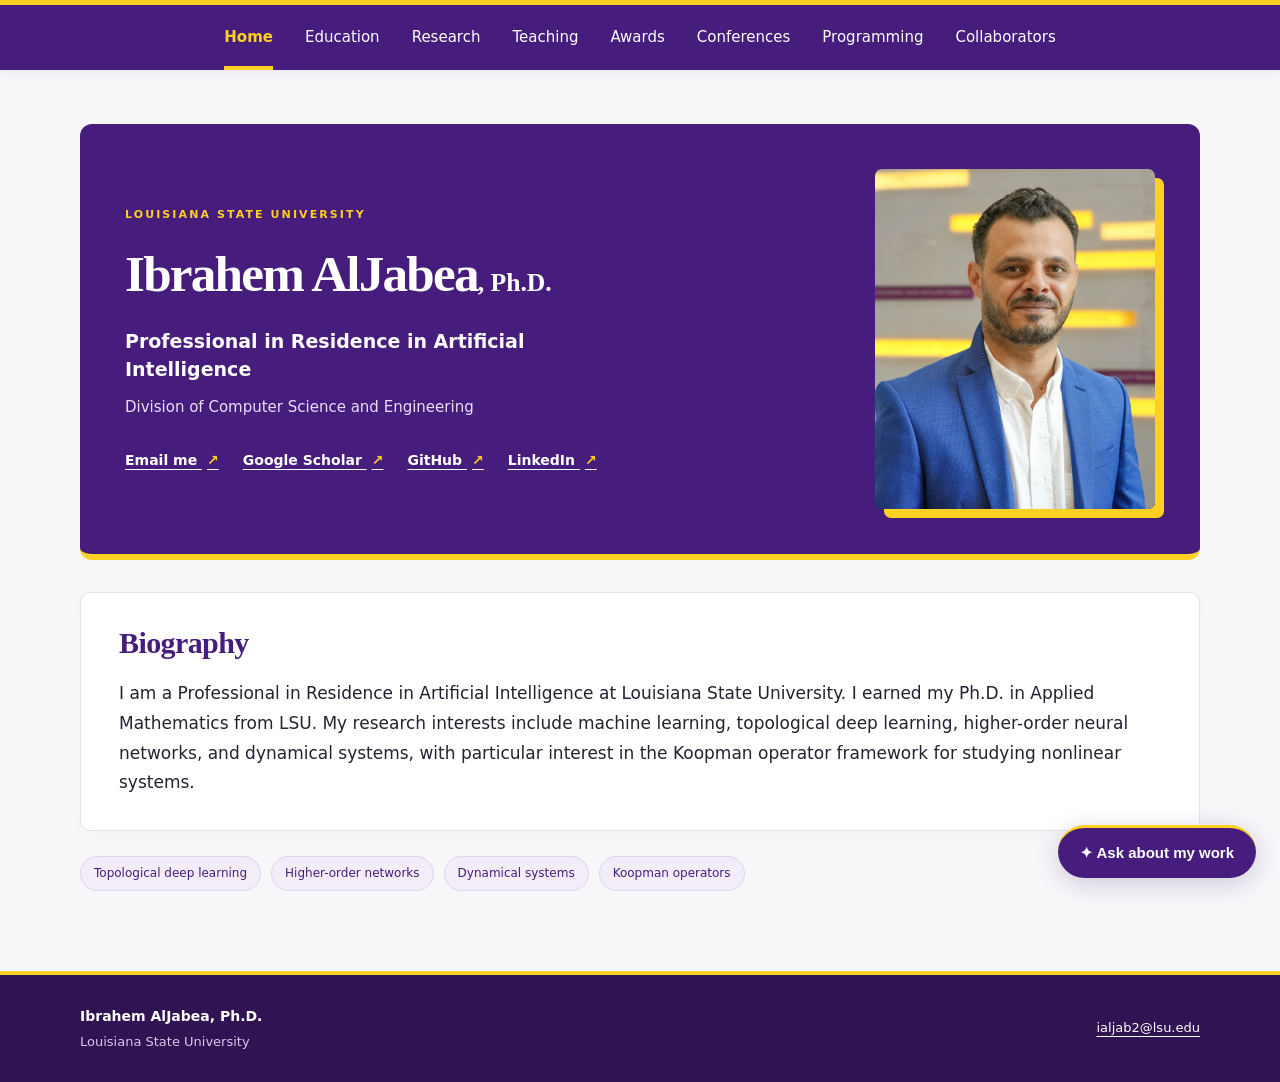
==== docs/index.html @ 42df1d9d "Add files via upload" ====
<!doctype html>
<html lang="en"><head><meta charset="utf-8"><meta name="viewport" content="width=device-width,initial-scale=1">
<meta name="description" content="Home — Ibrahem AlJabea, Louisiana State University. Artificial intelligence, topological deep learning and dynamical systems.">
<title>Home | Ibrahem AlJabea</title><link rel="stylesheet" href="style.css?v=lsu-20260920"><link rel="stylesheet" href="chat.css"></head>
<body><a class="skip" href="#main">Skip to content</a>
<header class="site-header"><nav aria-label="Main navigation"><a href="index.html" aria-current="page">Home</a><a href="education.html">Education</a><a href="research.html">Research</a><a href="projects.html">Teaching</a><a href="experience.html">Awards</a><a href="conferences.html">Conferences</a><a href="open-source.html">Programming</a><a href="collaborators.html">Collaborators</a></nav></header>
<main id="main"><section class="home-hero"><div><p class="eyebrow">Louisiana State University</p><h1>Ibrahem AlJabea<span class="degree">, Ph.D.</span></h1><p class="role">Professional in Residence in Artificial Intelligence</p><p class="division">Division of Computer Science and Engineering</p><div class="hero-links"><a href="mailto:ialjab2@lsu.edu">Email me <span aria-hidden="true">↗</span></a><a href="https://scholar.google.com/citations?user=qjryeWoAAAAJ&amp;hl=en">Google Scholar <span aria-hidden="true">↗</span></a><a href="https://github.com/IJabea">GitHub <span aria-hidden="true">↗</span></a><a href="https://www.linkedin.com/in/ibrahem-aljabea-bb750570/">LinkedIn <span aria-hidden="true">↗</span></a></div></div><img class="portrait" src="profile.webp" alt="Ibrahem AlJabea" fetchpriority="high"></section><article class="card biography">
      <h2>Biography</h2>
      <p>
        I am a Professional in Residence in Artificial Intelligence at
        Louisiana State University. I earned my Ph.D. in Applied Mathematics
        from LSU. My research interests include machine learning, topological
        deep learning, higher-order neural networks, and dynamical systems,
        with particular interest in the Koopman operator framework for
        studying nonlinear systems.
      </p>
    </article><div class="interest-strip"><span>Topological deep learning</span><span>Higher-order networks</span><span>Dynamical systems</span><span>Koopman operators</span></div></main>
<footer><div><strong>Ibrahem AlJabea, Ph.D.</strong><span>Louisiana State University</span></div><a href="mailto:ialjab2@lsu.edu">ialjab2@lsu.edu</a></footer>
<script src="chat-config.js" defer></script><script src="chat-data.js" defer></script><script src="chat.js" defer></script></body></html>
---- docs/style.css ----
:root{--purple:#461d7c;--purple-dark:#301353;--gold:#fdd023;--ink:#252132;--muted:#655e70;--line:#e6e1ec;--paper:#f7f6f9;--white:#fff;--serif:Georgia,'Times New Roman',serif;--sans:system-ui,-apple-system,BlinkMacSystemFont,'Segoe UI',sans-serif}
*{box-sizing:border-box}html{scroll-behavior:smooth}body{margin:0;background:var(--paper);color:var(--ink);font:16px/1.75 var(--sans);-webkit-font-smoothing:antialiased}a{color:var(--purple);text-decoration-thickness:1px;text-underline-offset:4px;overflow-wrap:anywhere}a:hover{text-decoration-thickness:2px;color:var(--purple-dark)}a:focus-visible{outline:3px solid #be9600;outline-offset:5px;border-radius:2px}img{max-width:100%;display:block}p{margin:0 0 16px}p:last-child{margin-bottom:0}ul,ol{padding-left:23px;margin:12px 0 18px}li{margin-bottom:8px}li:last-child{margin-bottom:0}li p{margin-bottom:6px}h1,h2,h3{line-height:1.25;margin-top:0;overflow-wrap:break-word}h1{font:700 clamp(38px,4.5vw,58px)/1.1 var(--serif);letter-spacing:-.035em;color:var(--purple);margin-bottom:20px}h2{font-size:23px;font-weight:750;letter-spacing:-.02em;color:var(--purple);margin-bottom:18px}strong{font-weight:750}.site-header{background:var(--purple);border-top:5px solid var(--gold);box-shadow:0 2px 10px #30135310}.site-header nav{max-width:1180px;margin:auto;display:flex;align-items:center;justify-content:center;gap:32px;padding:0 24px;flex-wrap:wrap}.site-header nav a{color:white;text-decoration:none;padding:22px 0 18px;font-size:15px;line-height:1.4;border-bottom:4px solid transparent;white-space:nowrap}.site-header nav a:hover{color:var(--gold)}.site-header nav a[aria-current=page]{border-color:var(--gold);color:var(--gold);font-weight:700}.skip{position:absolute;top:0;left:-9999px;z-index:100}.skip:focus{left:16px;background:var(--gold);padding:12px 18px}main{max-width:1180px;margin:0 auto;padding:54px 30px 80px;min-height:75vh}.page-heading{max-width:860px;margin-bottom:36px}.eyebrow{font-size:11px;text-transform:uppercase;letter-spacing:.19em;font-weight:750;color:var(--purple);margin-bottom:13px}.page-summary{font-size:18px;line-height:1.6;color:var(--muted);max-width:760px}.page-heading h1::after{content:'';display:block;height:4px;width:56px;background:var(--gold);margin-top:21px}.card{background:var(--white);border:1px solid var(--line);border-radius:10px;padding:30px 34px;margin-bottom:25px;box-shadow:0 5px 20px #25123804}.card:last-child{margin-bottom:0}.intro-text{max-width:990px;font-size:17px;line-height:1.85;margin-bottom:25px}.section-title{font:700 31px/1.2 var(--serif);margin:46px 0 24px;color:var(--purple)}.document-link{margin-bottom:30px}.document-link a,.document-links a,.text-link{font-weight:650;font-size:14px}.document-links{display:flex;gap:26px;flex-wrap:wrap;margin:24px 0}.card-top{display:flex;align-items:baseline;justify-content:space-between;gap:20px}.card-top h2{margin-bottom:9px}.date{font-size:13px;line-height:1.5;font-weight:750;color:var(--purple);white-space:nowrap;background:#f3edf9;padding:5px 12px;border-radius:4px;display:inline-block}.institution{color:var(--muted);font-size:15px;margin-bottom:21px}.details{border-top:1px solid var(--line);padding-top:21px}.details:empty{display:none}.details p{margin-bottom:13px}.education-card{border-left:4px solid var(--gold)}.visual-card{display:grid;grid-template-columns:minmax(0,320px) minmax(0,1fr);gap:30px;padding:30px;align-items:start}.visual-card figure{margin:0;min-width:0;background:white;border:1px solid #efebf3;border-radius:6px;overflow:hidden;align-self:start}.visual-card figure a{display:block}.visual-card figure img{width:100%;height:auto;max-height:300px;object-fit:contain;padding:14px}.card-copy{min-width:0}.card-copy h2{font-size:23px;font-weight:800;margin-bottom:18px}.card-copy p,.card-copy li{font-size:15px;line-height:1.8}.research-card figure{margin-top:5px}.research-card{border-top:3px solid var(--purple)}.award-card{align-items:center}.award-card figure img{padding:0;max-height:340px;object-fit:contain}.award-card{border-left:4px solid var(--gold)}.software-card figure img{min-height:150px;max-height:220px}.project-subtitle{font-weight:650;color:var(--muted);font-size:13px!important;line-height:1.5!important;margin-top:-9px}.skills-card{align-items:center}.skills-card ul{margin-top:0}.section-intro>p{max-width:880px}.section-intro{margin-bottom:28px}.job-heading{display:flex;align-items:baseline;gap:20px}.job-heading h2{font-size:21px;margin:0}.teaching-card .institution{margin-top:10px;margin-bottom:0}.responsibilities{border-top:1px solid var(--line);padding-top:18px;margin-top:18px}.responsibilities ul{margin-top:0;margin-bottom:0}.teaching-card{border-left:4px solid var(--purple)}blockquote{margin:26px 0;border-left:4px solid var(--gold);padding:8px 0 8px 24px;font:italic 22px/1.6 var(--serif);color:var(--purple)}blockquote cite{display:block;font:500 12px/1.8 var(--sans);color:var(--muted);margin-top:5px}.conference-logos{display:grid;grid-template-columns:repeat(5,minmax(0,1fr));align-items:center;gap:26px;background:white;border:1px solid var(--line);padding:28px;border-radius:10px;margin:0 0 32px}.conference-logos img{width:100%;height:90px;object-fit:contain}.conference-card h2{font-size:20px}.conference-card{border-left:4px solid var(--gold)}.home-hero{display:grid;grid-template-columns:minmax(0,1fr) 280px;gap:45px;align-items:center;background:var(--purple);border-radius:12px;border-bottom:6px solid var(--gold);padding:45px;margin-bottom:32px;color:white;position:relative}.home-hero .eyebrow{color:var(--gold)}.home-hero h1{color:white;font-size:clamp(36px,4vw,53px);line-height:1.14;margin:20px 0 24px}.home-hero .degree{font-size:.5em;white-space:nowrap;letter-spacing:0}.role{font-size:19px;font-weight:600;line-height:1.5;max-width:480px;margin-bottom:10px}.division{font-size:15px;color:#e9dfF6;max-width:450px}.portrait{width:280px;height:340px;object-fit:cover;object-position:center 25%;border-radius:7px;box-shadow:9px 9px 0 #fdd023}.hero-links{display:flex;flex-wrap:wrap;gap:24px;margin-top:28px}.hero-links a{color:white;font-size:14px;font-weight:650}.hero-links a:hover{color:var(--gold)}.hero-links span{color:var(--gold);margin-left:5px}.biography h2{font:700 30px/1.2 var(--serif)}.biography{font-size:17px;padding:32px 38px}.interest-strip{display:flex;gap:10px;flex-wrap:wrap;margin-top:25px}.interest-strip span{font-size:12px;color:var(--purple);padding:6px 13px;border:1px solid #dfd3ed;border-radius:30px;background:#f2edf8}footer{background:var(--purple-dark);border-top:4px solid var(--gold);color:white;padding:29px max(30px,calc((100vw - 1120px)/2));display:flex;justify-content:space-between;gap:20px;align-items:center;font-size:13px}footer strong{display:block;font-size:14px}footer span{display:block;color:#d8c8eb;margin-top:2px}footer a{color:white}
@media(min-width:1000px){.research-card figure{position:sticky;top:25px}}
@media(max-width:900px){.site-header nav{gap:23px}.home-hero{grid-template-columns:minmax(0,1fr) 230px;padding:30px;gap:30px}.portrait{width:230px;height:310px}.visual-card{grid-template-columns:minmax(0,260px) minmax(0,1fr);gap:24px;padding:24px}.card-copy h2{font-size:21px}.job-heading{gap:14px}.job-heading h2{font-size:19px}}
@media(max-width:700px){.site-header nav{gap:0 23px;padding:8px 16px}.site-header nav a{font-size:13px;padding:10px 0 8px}main{padding:32px 18px 50px}.page-heading{margin-bottom:28px}.page-summary{font-size:16px}.card{padding:23px}.card-top{flex-direction:column;gap:4px}.card-top .date{margin-bottom:12px}.card-top h2{font-size:21px}.institution{font-size:14px}.visual-card{display:flex;flex-direction:column;gap:22px}.visual-card figure{width:100%;margin:0}.visual-card figure img{max-height:245px;min-height:0;padding:12px}.award-card figure img{padding:0;max-height:330px}.card-copy h2{font-size:22px}.home-hero{display:flex;flex-direction:column-reverse;align-items:stretch;gap:32px;padding:28px 25px}.portrait{align-self:center;width:200px;height:265px}.home-hero h1{font-size:37px}.home-hero .role{font-size:17px}.biography{font-size:16px}.job-heading{flex-wrap:wrap;gap:12px}.job-heading h2{font-size:20px}.conference-logos{grid-template-columns:repeat(3,minmax(0,1fr));gap:20px;padding:20px}.conference-logos img{height:65px}.section-title{font-size:28px}.intro-text{font-size:16px}footer{flex-direction:column;align-items:flex-start;padding:26px 22px}.skills-card li{font-size:14px}.interest-strip{gap:8px}}
@media(prefers-reduced-motion:reduce){html{scroll-behavior:auto}}
---- docs/chat.css ----
#academic-chat{font-family:Arial,Helvetica,sans-serif;position:fixed;right:24px;bottom:22px;z-index:1000;color:#292333;font-size:15px;line-height:1.5}#academic-chat *{box-sizing:border-box}#academic-chat button{font:inherit;cursor:pointer}#academic-chat button:focus-visible,#academic-chat a:focus-visible,#academic-chat input:focus-visible{outline:3px solid #bd8a00;outline-offset:3px}#academic-chat .chat-launch{border:0;border-top:3px solid #fdd023;border-radius:30px;padding:14px 22px;background:#461d7c;color:white;box-shadow:0 5px 25px #30135333;font-weight:bold}#chat-panel{position:absolute;right:0;bottom:70px;width:380px;max-height:calc(100dvh - 120px);background:white;border:1px solid #e1d8eb;border-radius:18px;box-shadow:0 15px 60px #1f103940;overflow:auto}#chat-panel[hidden]{display:none}.chat-heading{display:flex;align-items:center;justify-content:space-between;padding:17px 20px;background:#461d7c;color:white;border-top:4px solid #fdd023}.chat-heading small{display:block;font-size:12px;color:#fdd023}.chat-close{color:white;background:transparent;border:0;font-size:28px!important;min-width:40px}.chat-log{height:260px;overflow-y:auto;padding:16px;background:#f8f6fb}.chat-message{border:1px solid #e7e0ee;border-radius:12px;padding:10px 13px;margin:0 15px 12px 0;background:white;overflow-wrap:anywhere}.chat-message p{margin:0;white-space:pre-wrap;font-size:14px}.chat-message a{display:block;margin-top:8px;color:#461d7c;font-weight:bold}.chat-message.visitor{margin-left:30px;margin-right:0;background:#461d7c;color:white}.chat-topics{display:flex;flex-wrap:wrap;gap:6px;padding:12px 16px 0}.chat-topics button{background:#f7f3fc;border:1px solid #ded1ed;border-radius:20px;padding:5px 10px;color:#461d7c;font-size:12px!important}.chat-form{padding:12px 16px 0}.chat-form label{display:block;font-size:12px;font-weight:bold;margin-bottom:5px}.chat-form>div{display:flex;gap:6px}.chat-form input{min-width:0;flex:1;border:1px solid #cabed8;border-radius:8px;padding:10px;font:inherit;font-size:14px}.chat-form button{background:#461d7c;color:white;border:0;border-radius:8px;padding:8px 12px}.chat-form button:disabled{opacity:.5}.chat-note{font-size:11px!important;color:#665e70;margin:9px 16px!important}.chat-email{display:block;padding:10px 16px 14px;color:#461d7c;font-size:13px;font-weight:bold;text-decoration:underline}@media(max-width:480px){#academic-chat{right:12px;bottom:12px}#chat-panel{width:calc(100vw - 24px);bottom:64px}.chat-log{height:220px}.chat-launch{padding:12px 18px!important}}
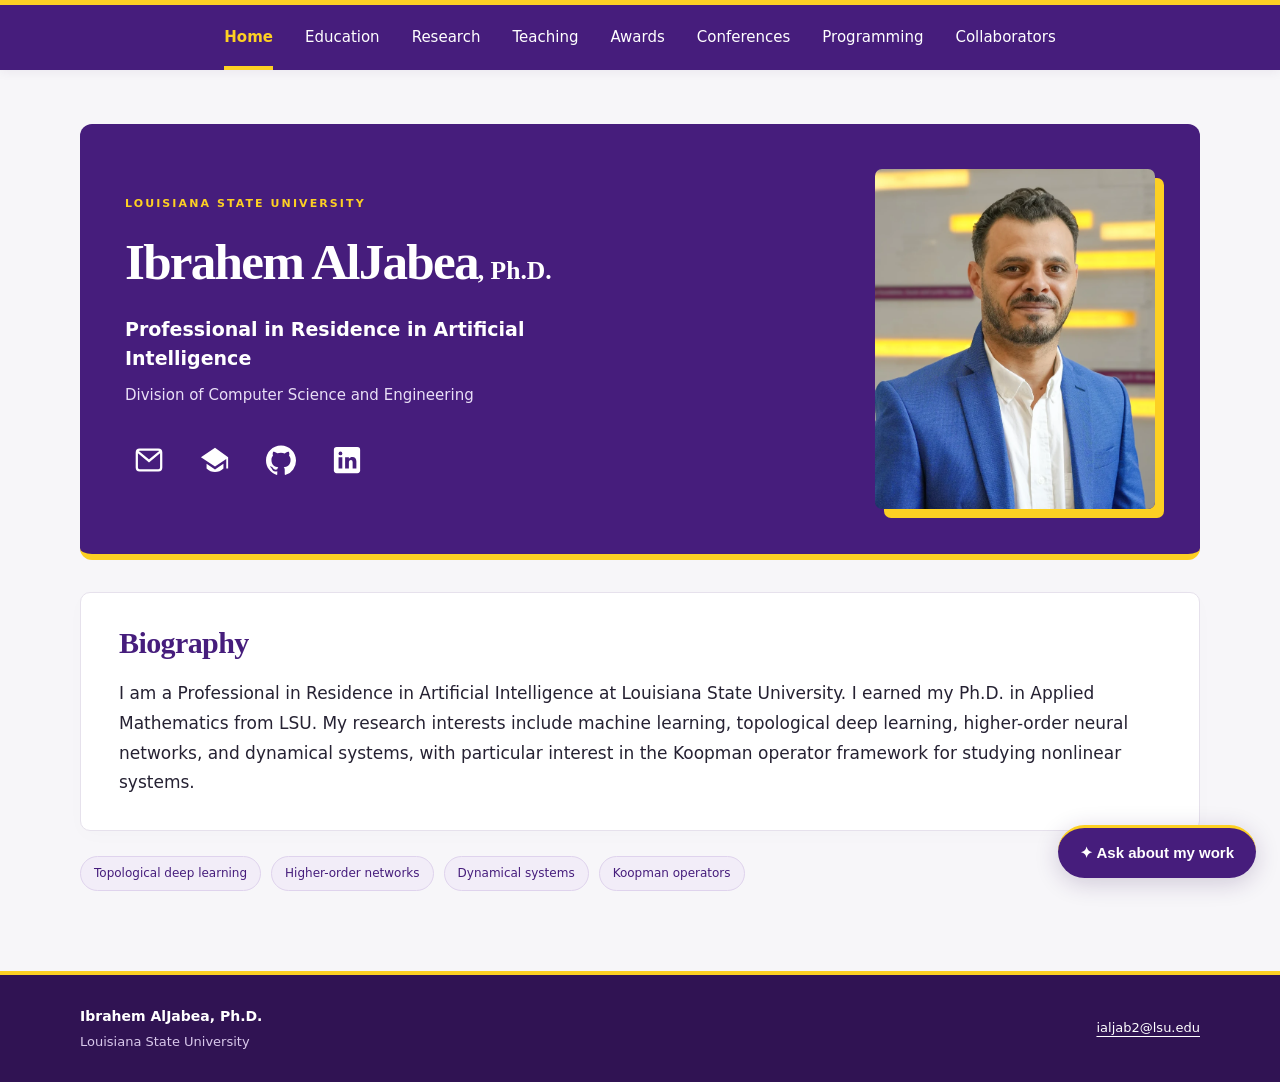
==== commit 2842e8bc: "Add files via upload" ====
--- a/docs/index.html
+++ b/docs/index.html
@@ -1,10 +1,17 @@
 <!doctype html>
 <html lang="en"><head><meta charset="utf-8"><meta name="viewport" content="width=device-width,initial-scale=1">
 <meta name="description" content="Home — Ibrahem AlJabea, Louisiana State University. Artificial intelligence, topological deep learning and dynamical systems.">
-<title>Home | Ibrahem AlJabea</title><link rel="stylesheet" href="style.css?v=lsu-20260920"><link rel="stylesheet" href="chat.css"></head>
+<title>Home | Ibrahem AlJabea</title><link rel="stylesheet" href="style.css?v=lsu-20260920"><link rel="stylesheet" href="chat.css"><style>
+.home-hero .social-icons{display:flex;flex-wrap:wrap;gap:18px;align-items:center}
+.home-hero .social-icons a{display:inline-flex;align-items:center;justify-content:center;width:48px;height:48px;padding:8px;color:#fff;border:0;border-radius:8px;text-decoration:none;background:transparent;box-sizing:border-box}
+.home-hero .social-icons a::after{content:none}
+.home-hero .social-icons svg{display:block;width:30px;height:30px;fill:currentColor}
+.home-hero .social-icons a:hover{color:#fdd023;background:rgba(255,255,255,.1)}
+.home-hero .social-icons a:focus-visible{outline:3px solid #fdd023;outline-offset:4px}
+</style></head>
 <body><a class="skip" href="#main">Skip to content</a>
 <header class="site-header"><nav aria-label="Main navigation"><a href="index.html" aria-current="page">Home</a><a href="education.html">Education</a><a href="research.html">Research</a><a href="projects.html">Teaching</a><a href="experience.html">Awards</a><a href="conferences.html">Conferences</a><a href="open-source.html">Programming</a><a href="collaborators.html">Collaborators</a></nav></header>
-<main id="main"><section class="home-hero"><div><p class="eyebrow">Louisiana State University</p><h1>Ibrahem AlJabea<span class="degree">, Ph.D.</span></h1><p class="role">Professional in Residence in Artificial Intelligence</p><p class="division">Division of Computer Science and Engineering</p><div class="hero-links"><a href="mailto:ialjab2@lsu.edu">Email me <span aria-hidden="true">↗</span></a><a href="https://scholar.google.com/citations?user=qjryeWoAAAAJ&amp;hl=en">Google Scholar <span aria-hidden="true">↗</span></a><a href="https://github.com/IJabea">GitHub <span aria-hidden="true">↗</span></a><a href="https://www.linkedin.com/in/ibrahem-aljabea-bb750570/">LinkedIn <span aria-hidden="true">↗</span></a></div></div><img class="portrait" src="profile.webp" alt="Ibrahem AlJabea" fetchpriority="high"></section><article class="card biography">
+<main id="main"><section class="home-hero"><div><p class="eyebrow">Louisiana State University</p><h1>Ibrahem AlJabea<span class="degree">, Ph.D.</span></h1><p class="role">Professional in Residence in Artificial Intelligence</p><p class="division">Division of Computer Science and Engineering</p><div class="hero-links social-icons"><a href="mailto:ialjab2@lsu.edu" aria-label="Email" title="Email"><svg viewBox="0 0 32 32" aria-hidden="true" focusable="false"><rect x="3" y="5" width="26" height="22" rx="3" fill="none" stroke="currentColor" stroke-width="2.4"/><path d="m4 7 12 10L28 7" fill="none" stroke="currentColor" stroke-width="2.4"/></svg></a><a href="https://scholar.google.com/citations?user=qjryeWoAAAAJ&amp;hl=en" aria-label="Google Scholar" title="Google Scholar"><svg viewBox="0 0 32 32" aria-hidden="true" focusable="false"><path d="M16 3 1 13l15 10 12-8v10h2V13L16 3Z"/><path d="M7 20v5c5 5 13 5 18 0v-5l-9 6Z"/></svg></a><a href="https://github.com/IJabea" aria-label="GitHub" title="GitHub"><svg viewBox="0 0 32 32" aria-hidden="true" focusable="false"><path transform="scale(1.3333)" d="M12 .5C5.37.5 0 5.87 0 12.5c0 5.3 3.44 9.8 8.2 11.39.6.11.82-.26.82-.58v-2.23c-3.34.73-4.04-1.42-4.04-1.42-.55-1.39-1.34-1.76-1.34-1.76-1.09-.75.08-.73.08-.73 1.21.09 1.85 1.24 1.85 1.24 1.07 1.84 2.81 1.31 3.5 1 .11-.78.42-1.31.76-1.61-2.67-.3-5.47-1.34-5.47-5.93 0-1.31.47-2.38 1.24-3.22-.12-.3-.54-1.52.12-3.18 0 0 1.01-.32 3.3 1.23A11.5 11.5 0 0 1 12 6.3c1.02 0 2.04.14 3 .41 2.29-1.55 3.3-1.23 3.3-1.23.66 1.66.24 2.88.12 3.18.77.84 1.24 1.91 1.24 3.22 0 4.6-2.8 5.63-5.48 5.93.43.37.81 1.1.81 2.22v3.28c0 .32.22.69.83.57A12 12 0 0 0 24 12.5C24 5.87 18.63.5 12 .5Z"/></svg></a><a href="https://www.linkedin.com/in/ibrahem-aljabea-bb750570/" aria-label="LinkedIn" title="LinkedIn"><svg viewBox="0 0 32 32" aria-hidden="true" focusable="false"><path d="M5 2h22a3 3 0 0 1 3 3v22a3 3 0 0 1-3 3H5a3 3 0 0 1-3-3V5a3 3 0 0 1 3-3Z"/><circle cx="9" cy="9" r="2" fill="#461d7c"/><path d="M7 13h4v12H7zm7 0h4v1.7c1-1.5 2.2-2 3.7-2 3 0 4.3 1.8 4.3 5V25h-4v-6.5c0-1.7-.5-2.6-1.8-2.6-1.5 0-2.2 1-2.2 2.6V25h-4Z" fill="#461d7c"/></svg></a></div></div><img class="portrait" src="profile.webp" alt="Ibrahem AlJabea" fetchpriority="high"></section><article class="card biography">
       <h2>Biography</h2>
       <p>
         I am a Professional in Residence in Artificial Intelligence at
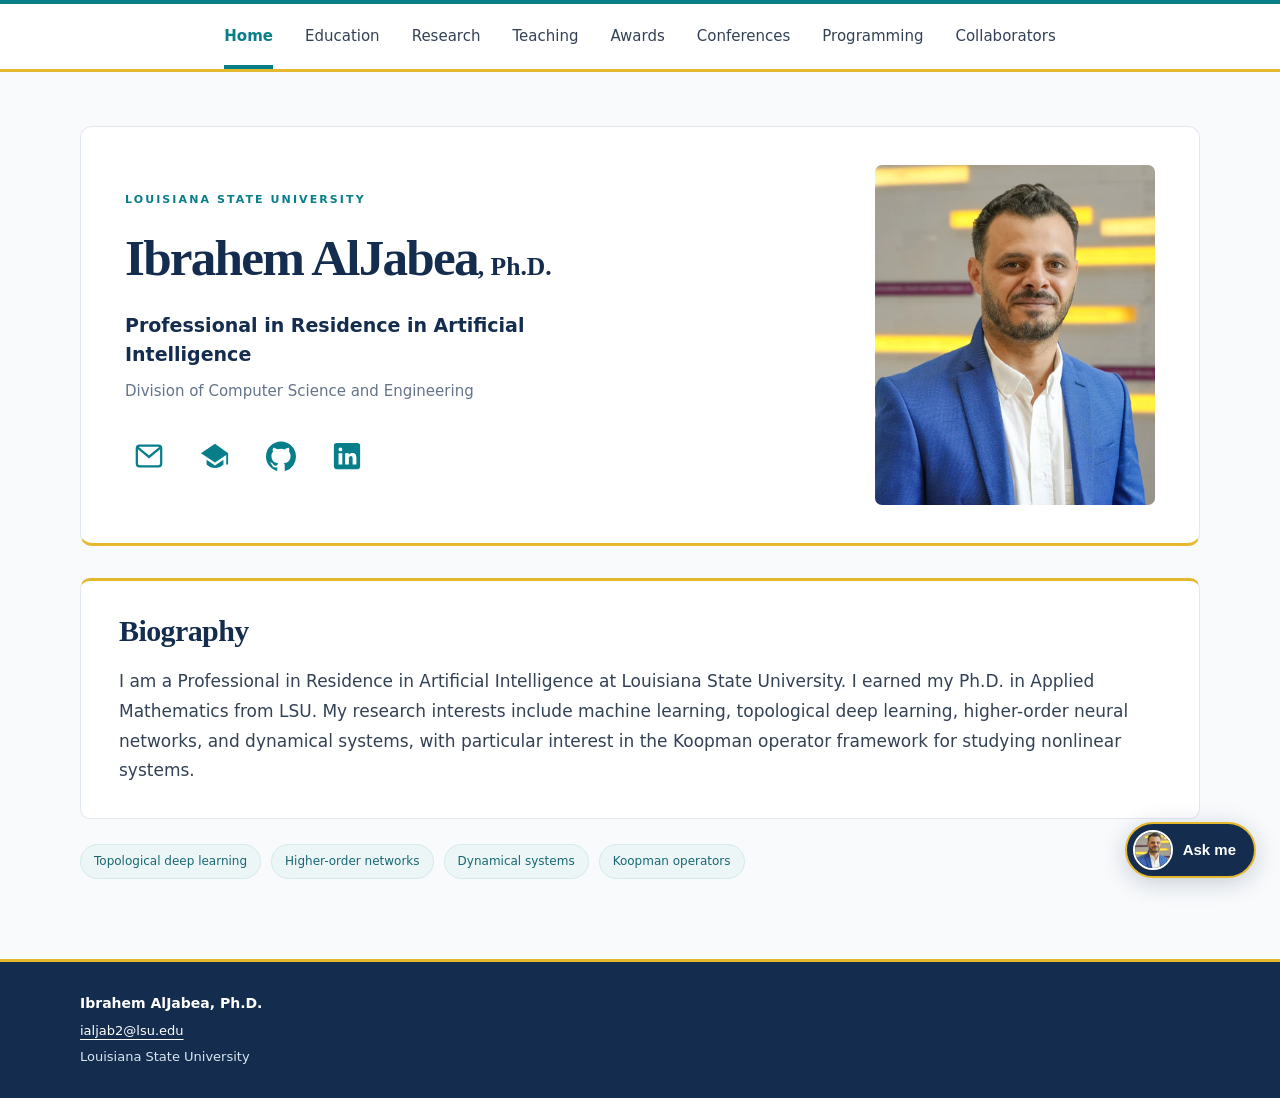
==== commit 0bf1e615: "Add files via upload" ====
--- a/docs/index.html
+++ b/docs/index.html
@@ -1,17 +1,17 @@
 <!doctype html>
 <html lang="en"><head><meta charset="utf-8"><meta name="viewport" content="width=device-width,initial-scale=1">
 <meta name="description" content="Home — Ibrahem AlJabea, Louisiana State University. Artificial intelligence, topological deep learning and dynamical systems.">
-<title>Home | Ibrahem AlJabea</title><link rel="stylesheet" href="style.css?v=lsu-20260920"><link rel="stylesheet" href="chat.css"><style>
+<title>Home | Ibrahem AlJabea</title><link rel="stylesheet" href="style.css?v=20260921-fix"><link rel="stylesheet" href="chat.css?v=20260921-fix"><style>
 .home-hero .social-icons{display:flex;flex-wrap:wrap;gap:18px;align-items:center}
-.home-hero .social-icons a{display:inline-flex;align-items:center;justify-content:center;width:48px;height:48px;padding:8px;color:#fff;border:0;border-radius:8px;text-decoration:none;background:transparent;box-sizing:border-box}
+.home-hero .social-icons a{display:inline-flex;align-items:center;justify-content:center;width:48px;height:48px;padding:8px;color:#087e8b;border:0;border-radius:8px;text-decoration:none;background:transparent;box-sizing:border-box}
 .home-hero .social-icons a::after{content:none}
 .home-hero .social-icons svg{display:block;width:30px;height:30px;fill:currentColor}
-.home-hero .social-icons a:hover{color:#fdd023;background:rgba(255,255,255,.1)}
+.home-hero .social-icons a:hover{color:#142d4e;background:#edf6f7}
 .home-hero .social-icons a:focus-visible{outline:3px solid #fdd023;outline-offset:4px}
 </style></head>
 <body><a class="skip" href="#main">Skip to content</a>
 <header class="site-header"><nav aria-label="Main navigation"><a href="index.html" aria-current="page">Home</a><a href="education.html">Education</a><a href="research.html">Research</a><a href="projects.html">Teaching</a><a href="experience.html">Awards</a><a href="conferences.html">Conferences</a><a href="open-source.html">Programming</a><a href="collaborators.html">Collaborators</a></nav></header>
-<main id="main"><section class="home-hero"><div><p class="eyebrow">Louisiana State University</p><h1>Ibrahem AlJabea<span class="degree">, Ph.D.</span></h1><p class="role">Professional in Residence in Artificial Intelligence</p><p class="division">Division of Computer Science and Engineering</p><div class="hero-links social-icons"><a href="mailto:ialjab2@lsu.edu" aria-label="Email" title="Email"><svg viewBox="0 0 32 32" aria-hidden="true" focusable="false"><rect x="3" y="5" width="26" height="22" rx="3" fill="none" stroke="currentColor" stroke-width="2.4"/><path d="m4 7 12 10L28 7" fill="none" stroke="currentColor" stroke-width="2.4"/></svg></a><a href="https://scholar.google.com/citations?user=qjryeWoAAAAJ&amp;hl=en" aria-label="Google Scholar" title="Google Scholar"><svg viewBox="0 0 32 32" aria-hidden="true" focusable="false"><path d="M16 3 1 13l15 10 12-8v10h2V13L16 3Z"/><path d="M7 20v5c5 5 13 5 18 0v-5l-9 6Z"/></svg></a><a href="https://github.com/IJabea" aria-label="GitHub" title="GitHub"><svg viewBox="0 0 32 32" aria-hidden="true" focusable="false"><path transform="scale(1.3333)" d="M12 .5C5.37.5 0 5.87 0 12.5c0 5.3 3.44 9.8 8.2 11.39.6.11.82-.26.82-.58v-2.23c-3.34.73-4.04-1.42-4.04-1.42-.55-1.39-1.34-1.76-1.34-1.76-1.09-.75.08-.73.08-.73 1.21.09 1.85 1.24 1.85 1.24 1.07 1.84 2.81 1.31 3.5 1 .11-.78.42-1.31.76-1.61-2.67-.3-5.47-1.34-5.47-5.93 0-1.31.47-2.38 1.24-3.22-.12-.3-.54-1.52.12-3.18 0 0 1.01-.32 3.3 1.23A11.5 11.5 0 0 1 12 6.3c1.02 0 2.04.14 3 .41 2.29-1.55 3.3-1.23 3.3-1.23.66 1.66.24 2.88.12 3.18.77.84 1.24 1.91 1.24 3.22 0 4.6-2.8 5.63-5.48 5.93.43.37.81 1.1.81 2.22v3.28c0 .32.22.69.83.57A12 12 0 0 0 24 12.5C24 5.87 18.63.5 12 .5Z"/></svg></a><a href="https://www.linkedin.com/in/ibrahem-aljabea-bb750570/" aria-label="LinkedIn" title="LinkedIn"><svg viewBox="0 0 32 32" aria-hidden="true" focusable="false"><path d="M5 2h22a3 3 0 0 1 3 3v22a3 3 0 0 1-3 3H5a3 3 0 0 1-3-3V5a3 3 0 0 1 3-3Z"/><circle cx="9" cy="9" r="2" fill="#461d7c"/><path d="M7 13h4v12H7zm7 0h4v1.7c1-1.5 2.2-2 3.7-2 3 0 4.3 1.8 4.3 5V25h-4v-6.5c0-1.7-.5-2.6-1.8-2.6-1.5 0-2.2 1-2.2 2.6V25h-4Z" fill="#461d7c"/></svg></a></div></div><img class="portrait" src="profile.webp" alt="Ibrahem AlJabea" fetchpriority="high"></section><article class="card biography">
+<main id="main"><section class="home-hero"><div><p class="eyebrow">Louisiana State University</p><h1>Ibrahem AlJabea<span class="degree">, Ph.D.</span></h1><p class="role">Professional in Residence in Artificial Intelligence</p><p class="division">Division of Computer Science and Engineering</p><div class="hero-links social-icons"><a href="https://outlook.office.com/mail/deeplink/compose?to=ialjab2%40lsu.edu" target="_blank" rel="noopener noreferrer" aria-label="Email via Outlook (opens in a new tab)" title="Email via Outlook"><svg viewBox="0 0 32 32" aria-hidden="true" focusable="false"><rect x="3" y="5" width="26" height="22" rx="3" fill="none" stroke="currentColor" stroke-width="2.4"/><path d="m4 7 12 10L28 7" fill="none" stroke="currentColor" stroke-width="2.4"/></svg></a><a href="https://scholar.google.com/citations?user=qjryeWoAAAAJ&amp;hl=en" aria-label="Google Scholar" title="Google Scholar"><svg viewBox="0 0 32 32" aria-hidden="true" focusable="false"><path d="M16 3 1 13l15 10 12-8v10h2V13L16 3Z"/><path d="M7 20v5c5 5 13 5 18 0v-5l-9 6Z"/></svg></a><a href="https://github.com/IJabea" aria-label="GitHub" title="GitHub"><svg viewBox="0 0 32 32" aria-hidden="true" focusable="false"><path transform="scale(1.3333)" d="M12 .5C5.37.5 0 5.87 0 12.5c0 5.3 3.44 9.8 8.2 11.39.6.11.82-.26.82-.58v-2.23c-3.34.73-4.04-1.42-4.04-1.42-.55-1.39-1.34-1.76-1.34-1.76-1.09-.75.08-.73.08-.73 1.21.09 1.85 1.24 1.85 1.24 1.07 1.84 2.81 1.31 3.5 1 .11-.78.42-1.31.76-1.61-2.67-.3-5.47-1.34-5.47-5.93 0-1.31.47-2.38 1.24-3.22-.12-.3-.54-1.52.12-3.18 0 0 1.01-.32 3.3 1.23A11.5 11.5 0 0 1 12 6.3c1.02 0 2.04.14 3 .41 2.29-1.55 3.3-1.23 3.3-1.23.66 1.66.24 2.88.12 3.18.77.84 1.24 1.91 1.24 3.22 0 4.6-2.8 5.63-5.48 5.93.43.37.81 1.1.81 2.22v3.28c0 .32.22.69.83.57A12 12 0 0 0 24 12.5C24 5.87 18.63.5 12 .5Z"/></svg></a><a href="https://www.linkedin.com/in/ibrahem-aljabea-bb750570/" aria-label="LinkedIn" title="LinkedIn"><svg viewBox="0 0 32 32" aria-hidden="true" focusable="false"><path d="M5 2h22a3 3 0 0 1 3 3v22a3 3 0 0 1-3 3H5a3 3 0 0 1-3-3V5a3 3 0 0 1 3-3Z"/><circle cx="9" cy="9" r="2" fill="#ffffff"/><path d="M7 13h4v12H7zm7 0h4v1.7c1-1.5 2.2-2 3.7-2 3 0 4.3 1.8 4.3 5V25h-4v-6.5c0-1.7-.5-2.6-1.8-2.6-1.5 0-2.2 1-2.2 2.6V25h-4Z" fill="#ffffff"/></svg></a></div></div><img class="portrait" src="profile.webp" alt="Ibrahem AlJabea" fetchpriority="high"></section><article class="card biography">
       <h2>Biography</h2>
       <p>
         I am a Professional in Residence in Artificial Intelligence at
@@ -23,4 +23,4 @@
       </p>
     </article><div class="interest-strip"><span>Topological deep learning</span><span>Higher-order networks</span><span>Dynamical systems</span><span>Koopman operators</span></div></main>
 <footer><div><strong>Ibrahem AlJabea, Ph.D.</strong><span>Louisiana State University</span></div><a href="mailto:ialjab2@lsu.edu">ialjab2@lsu.edu</a></footer>
-<script src="chat-config.js" defer></script><script src="chat-data.js" defer></script><script src="chat.js" defer></script></body></html>+<script src="chat-config.js" defer></script><script src="chat-data.js" defer></script><script src="chat.js?v=20260921-fix" defer></script></body></html>
--- a/docs/style.css
+++ b/docs/style.css
@@ -1,6 +1,18 @@
-:root{--purple:#461d7c;--purple-dark:#301353;--gold:#fdd023;--ink:#252132;--muted:#655e70;--line:#e6e1ec;--paper:#f7f6f9;--white:#fff;--serif:Georgia,'Times New Roman',serif;--sans:system-ui,-apple-system,BlinkMacSystemFont,'Segoe UI',sans-serif}
-*{box-sizing:border-box}html{scroll-behavior:smooth}body{margin:0;background:var(--paper);color:var(--ink);font:16px/1.75 var(--sans);-webkit-font-smoothing:antialiased}a{color:var(--purple);text-decoration-thickness:1px;text-underline-offset:4px;overflow-wrap:anywhere}a:hover{text-decoration-thickness:2px;color:var(--purple-dark)}a:focus-visible{outline:3px solid #be9600;outline-offset:5px;border-radius:2px}img{max-width:100%;display:block}p{margin:0 0 16px}p:last-child{margin-bottom:0}ul,ol{padding-left:23px;margin:12px 0 18px}li{margin-bottom:8px}li:last-child{margin-bottom:0}li p{margin-bottom:6px}h1,h2,h3{line-height:1.25;margin-top:0;overflow-wrap:break-word}h1{font:700 clamp(38px,4.5vw,58px)/1.1 var(--serif);letter-spacing:-.035em;color:var(--purple);margin-bottom:20px}h2{font-size:23px;font-weight:750;letter-spacing:-.02em;color:var(--purple);margin-bottom:18px}strong{font-weight:750}.site-header{background:var(--purple);border-top:5px solid var(--gold);box-shadow:0 2px 10px #30135310}.site-header nav{max-width:1180px;margin:auto;display:flex;align-items:center;justify-content:center;gap:32px;padding:0 24px;flex-wrap:wrap}.site-header nav a{color:white;text-decoration:none;padding:22px 0 18px;font-size:15px;line-height:1.4;border-bottom:4px solid transparent;white-space:nowrap}.site-header nav a:hover{color:var(--gold)}.site-header nav a[aria-current=page]{border-color:var(--gold);color:var(--gold);font-weight:700}.skip{position:absolute;top:0;left:-9999px;z-index:100}.skip:focus{left:16px;background:var(--gold);padding:12px 18px}main{max-width:1180px;margin:0 auto;padding:54px 30px 80px;min-height:75vh}.page-heading{max-width:860px;margin-bottom:36px}.eyebrow{font-size:11px;text-transform:uppercase;letter-spacing:.19em;font-weight:750;color:var(--purple);margin-bottom:13px}.page-summary{font-size:18px;line-height:1.6;color:var(--muted);max-width:760px}.page-heading h1::after{content:'';display:block;height:4px;width:56px;background:var(--gold);margin-top:21px}.card{background:var(--white);border:1px solid var(--line);border-radius:10px;padding:30px 34px;margin-bottom:25px;box-shadow:0 5px 20px #25123804}.card:last-child{margin-bottom:0}.intro-text{max-width:990px;font-size:17px;line-height:1.85;margin-bottom:25px}.section-title{font:700 31px/1.2 var(--serif);margin:46px 0 24px;color:var(--purple)}.document-link{margin-bottom:30px}.document-link a,.document-links a,.text-link{font-weight:650;font-size:14px}.document-links{display:flex;gap:26px;flex-wrap:wrap;margin:24px 0}.card-top{display:flex;align-items:baseline;justify-content:space-between;gap:20px}.card-top h2{margin-bottom:9px}.date{font-size:13px;line-height:1.5;font-weight:750;color:var(--purple);white-space:nowrap;background:#f3edf9;padding:5px 12px;border-radius:4px;display:inline-block}.institution{color:var(--muted);font-size:15px;margin-bottom:21px}.details{border-top:1px solid var(--line);padding-top:21px}.details:empty{display:none}.details p{margin-bottom:13px}.education-card{border-left:4px solid var(--gold)}.visual-card{display:grid;grid-template-columns:minmax(0,320px) minmax(0,1fr);gap:30px;padding:30px;align-items:start}.visual-card figure{margin:0;min-width:0;background:white;border:1px solid #efebf3;border-radius:6px;overflow:hidden;align-self:start}.visual-card figure a{display:block}.visual-card figure img{width:100%;height:auto;max-height:300px;object-fit:contain;padding:14px}.card-copy{min-width:0}.card-copy h2{font-size:23px;font-weight:800;margin-bottom:18px}.card-copy p,.card-copy li{font-size:15px;line-height:1.8}.research-card figure{margin-top:5px}.research-card{border-top:3px solid var(--purple)}.award-card{align-items:center}.award-card figure img{padding:0;max-height:340px;object-fit:contain}.award-card{border-left:4px solid var(--gold)}.software-card figure img{min-height:150px;max-height:220px}.project-subtitle{font-weight:650;color:var(--muted);font-size:13px!important;line-height:1.5!important;margin-top:-9px}.skills-card{align-items:center}.skills-card ul{margin-top:0}.section-intro>p{max-width:880px}.section-intro{margin-bottom:28px}.job-heading{display:flex;align-items:baseline;gap:20px}.job-heading h2{font-size:21px;margin:0}.teaching-card .institution{margin-top:10px;margin-bottom:0}.responsibilities{border-top:1px solid var(--line);padding-top:18px;margin-top:18px}.responsibilities ul{margin-top:0;margin-bottom:0}.teaching-card{border-left:4px solid var(--purple)}blockquote{margin:26px 0;border-left:4px solid var(--gold);padding:8px 0 8px 24px;font:italic 22px/1.6 var(--serif);color:var(--purple)}blockquote cite{display:block;font:500 12px/1.8 var(--sans);color:var(--muted);margin-top:5px}.conference-logos{display:grid;grid-template-columns:repeat(5,minmax(0,1fr));align-items:center;gap:26px;background:white;border:1px solid var(--line);padding:28px;border-radius:10px;margin:0 0 32px}.conference-logos img{width:100%;height:90px;object-fit:contain}.conference-card h2{font-size:20px}.conference-card{border-left:4px solid var(--gold)}.home-hero{display:grid;grid-template-columns:minmax(0,1fr) 280px;gap:45px;align-items:center;background:var(--purple);border-radius:12px;border-bottom:6px solid var(--gold);padding:45px;margin-bottom:32px;color:white;position:relative}.home-hero .eyebrow{color:var(--gold)}.home-hero h1{color:white;font-size:clamp(36px,4vw,53px);line-height:1.14;margin:20px 0 24px}.home-hero .degree{font-size:.5em;white-space:nowrap;letter-spacing:0}.role{font-size:19px;font-weight:600;line-height:1.5;max-width:480px;margin-bottom:10px}.division{font-size:15px;color:#e9dfF6;max-width:450px}.portrait{width:280px;height:340px;object-fit:cover;object-position:center 25%;border-radius:7px;box-shadow:9px 9px 0 #fdd023}.hero-links{display:flex;flex-wrap:wrap;gap:24px;margin-top:28px}.hero-links a{color:white;font-size:14px;font-weight:650}.hero-links a:hover{color:var(--gold)}.hero-links span{color:var(--gold);margin-left:5px}.biography h2{font:700 30px/1.2 var(--serif)}.biography{font-size:17px;padding:32px 38px}.interest-strip{display:flex;gap:10px;flex-wrap:wrap;margin-top:25px}.interest-strip span{font-size:12px;color:var(--purple);padding:6px 13px;border:1px solid #dfd3ed;border-radius:30px;background:#f2edf8}footer{background:var(--purple-dark);border-top:4px solid var(--gold);color:white;padding:29px max(30px,calc((100vw - 1120px)/2));display:flex;justify-content:space-between;gap:20px;align-items:center;font-size:13px}footer strong{display:block;font-size:14px}footer span{display:block;color:#d8c8eb;margin-top:2px}footer a{color:white}
+:root{--purple:#142d4e;--purple-dark:#10253f;--gold:#e5b92e;--ink:#334155;--muted:#64748b;--line:#e2e8f0;--paper:#f8fafc;--white:#fff;--serif:Georgia,'Times New Roman',serif;--sans:system-ui,-apple-system,BlinkMacSystemFont,'Segoe UI',sans-serif}
+*{box-sizing:border-box}html{scroll-behavior:smooth}body{margin:0;background:var(--paper);color:var(--ink);font:16px/1.75 var(--sans);-webkit-font-smoothing:antialiased}a{color:var(--purple);text-decoration-thickness:1px;text-underline-offset:4px;overflow-wrap:anywhere}a:hover{text-decoration-thickness:2px;color:var(--purple-dark)}a:focus-visible{outline:3px solid #be9600;outline-offset:5px;border-radius:2px}img{max-width:100%;display:block}p{margin:0 0 16px}p:last-child{margin-bottom:0}ul,ol{padding-left:23px;margin:12px 0 18px}li{margin-bottom:8px}li:last-child{margin-bottom:0}li p{margin-bottom:6px}h1,h2,h3{line-height:1.25;margin-top:0;overflow-wrap:break-word}h1{font:700 clamp(38px,4.5vw,58px)/1.1 var(--serif);letter-spacing:-.035em;color:var(--purple);margin-bottom:20px}h2{font-size:23px;font-weight:750;letter-spacing:-.02em;color:var(--purple);margin-bottom:18px}strong{font-weight:750}.site-header{background:var(--purple);border-top:5px solid var(--gold);box-shadow:0 2px 10px #10253f10}.site-header nav{max-width:1180px;margin:auto;display:flex;align-items:center;justify-content:center;gap:32px;padding:0 24px;flex-wrap:wrap}.site-header nav a{color:white;text-decoration:none;padding:22px 0 18px;font-size:15px;line-height:1.4;border-bottom:4px solid transparent;white-space:nowrap}.site-header nav a:hover{color:var(--gold)}.site-header nav a[aria-current=page]{border-color:var(--gold);color:var(--gold);font-weight:700}.skip{position:absolute;top:0;left:-9999px;z-index:100}.skip:focus{left:16px;background:var(--gold);padding:12px 18px}main{max-width:1180px;margin:0 auto;padding:54px 30px 80px;min-height:75vh}.page-heading{max-width:860px;margin-bottom:36px}.eyebrow{font-size:11px;text-transform:uppercase;letter-spacing:.19em;font-weight:750;color:var(--purple);margin-bottom:13px}.page-summary{font-size:18px;line-height:1.6;color:var(--muted);max-width:760px}.page-heading h1::after{content:'';display:block;height:4px;width:56px;background:var(--gold);margin-top:21px}.card{background:var(--white);border:1px solid var(--line);border-radius:10px;padding:30px 34px;margin-bottom:25px;box-shadow:0 5px 20px #25123804}.card:last-child{margin-bottom:0}.intro-text{max-width:990px;font-size:17px;line-height:1.85;margin-bottom:25px}.section-title{font:700 31px/1.2 var(--serif);margin:46px 0 24px;color:var(--purple)}.document-link{margin-bottom:30px}.document-link a,.document-links a,.text-link{font-weight:650;font-size:14px}.document-links{display:flex;gap:26px;flex-wrap:wrap;margin:24px 0}.card-top{display:flex;align-items:baseline;justify-content:space-between;gap:20px}.card-top h2{margin-bottom:9px}.date{font-size:13px;line-height:1.5;font-weight:750;color:var(--purple);white-space:nowrap;background:#edf6f7;padding:5px 12px;border-radius:4px;display:inline-block}.institution{color:var(--muted);font-size:15px;margin-bottom:21px}.details{border-top:1px solid var(--line);padding-top:21px}.details:empty{display:none}.details p{margin-bottom:13px}.education-card{border-left:4px solid var(--gold)}.visual-card{display:grid;grid-template-columns:minmax(0,320px) minmax(0,1fr);gap:30px;padding:30px;align-items:start}.visual-card figure{margin:0;min-width:0;background:white;border:1px solid #efebf3;border-radius:6px;overflow:hidden;align-self:start}.visual-card figure a{display:block}.visual-card figure img{width:100%;height:auto;max-height:300px;object-fit:contain;padding:14px}.card-copy{min-width:0}.card-copy h2{font-size:23px;font-weight:800;margin-bottom:18px}.card-copy p,.card-copy li{font-size:15px;line-height:1.8}.research-card figure{margin-top:5px}.research-card{border-top:3px solid var(--purple)}.award-card{align-items:center}.award-card figure img{padding:0;max-height:340px;object-fit:contain}.award-card{border-left:4px solid var(--gold)}.software-card figure img{min-height:150px;max-height:220px}.project-subtitle{font-weight:650;color:var(--muted);font-size:13px!important;line-height:1.5!important;margin-top:-9px}.skills-card{align-items:center}.skills-card ul{margin-top:0}.section-intro>p{max-width:880px}.section-intro{margin-bottom:28px}.job-heading{display:flex;align-items:baseline;gap:20px}.job-heading h2{font-size:21px;margin:0}.teaching-card .institution{margin-top:10px;margin-bottom:0}.responsibilities{border-top:1px solid var(--line);padding-top:18px;margin-top:18px}.responsibilities ul{margin-top:0;margin-bottom:0}.teaching-card{border-left:4px solid var(--purple)}blockquote{margin:26px 0;border-left:4px solid var(--gold);padding:8px 0 8px 24px;font:italic 22px/1.6 var(--serif);color:var(--purple)}blockquote cite{display:block;font:500 12px/1.8 var(--sans);color:var(--muted);margin-top:5px}.conference-logos{display:grid;grid-template-columns:repeat(5,minmax(0,1fr));align-items:center;gap:26px;background:white;border:1px solid var(--line);padding:28px;border-radius:10px;margin:0 0 32px}.conference-logos img{width:100%;height:90px;object-fit:contain}.conference-card h2{font-size:20px}.conference-card{border-left:4px solid var(--gold)}.home-hero{display:grid;grid-template-columns:minmax(0,1fr) 280px;gap:45px;align-items:center;background:var(--purple);border-radius:12px;border-bottom:6px solid var(--gold);padding:45px;margin-bottom:32px;color:white;position:relative}.home-hero .eyebrow{color:var(--gold)}.home-hero h1{color:white;font-size:clamp(36px,4vw,53px);line-height:1.14;margin:20px 0 24px}.home-hero .degree{font-size:.5em;white-space:nowrap;letter-spacing:0}.role{font-size:19px;font-weight:600;line-height:1.5;max-width:480px;margin-bottom:10px}.division{font-size:15px;color:#e9dfF6;max-width:450px}.portrait{width:280px;height:340px;object-fit:cover;object-position:center 25%;border-radius:7px;box-shadow:9px 9px 0 #e5b92e}.hero-links{display:flex;flex-wrap:wrap;gap:24px;margin-top:28px}.hero-links a{color:white;font-size:14px;font-weight:650}.hero-links a:hover{color:var(--gold)}.hero-links span{color:var(--gold);margin-left:5px}.biography h2{font:700 30px/1.2 var(--serif)}.biography{font-size:17px;padding:32px 38px}.interest-strip{display:flex;gap:10px;flex-wrap:wrap;margin-top:25px}.interest-strip span{font-size:12px;color:var(--purple);padding:6px 13px;border:1px solid #d4e9eb;border-radius:30px;background:#edf6f7}footer{background:var(--purple-dark);border-top:4px solid var(--gold);color:white;padding:29px max(30px,calc((100vw - 1120px)/2));display:flex;justify-content:space-between;gap:20px;align-items:center;font-size:13px}footer strong{display:block;font-size:14px}footer span{display:block;color:#d9e5f0;margin-top:2px}footer a{color:white}
 @media(min-width:1000px){.research-card figure{position:sticky;top:25px}}
 @media(max-width:900px){.site-header nav{gap:23px}.home-hero{grid-template-columns:minmax(0,1fr) 230px;padding:30px;gap:30px}.portrait{width:230px;height:310px}.visual-card{grid-template-columns:minmax(0,260px) minmax(0,1fr);gap:24px;padding:24px}.card-copy h2{font-size:21px}.job-heading{gap:14px}.job-heading h2{font-size:19px}}
 @media(max-width:700px){.site-header nav{gap:0 23px;padding:8px 16px}.site-header nav a{font-size:13px;padding:10px 0 8px}main{padding:32px 18px 50px}.page-heading{margin-bottom:28px}.page-summary{font-size:16px}.card{padding:23px}.card-top{flex-direction:column;gap:4px}.card-top .date{margin-bottom:12px}.card-top h2{font-size:21px}.institution{font-size:14px}.visual-card{display:flex;flex-direction:column;gap:22px}.visual-card figure{width:100%;margin:0}.visual-card figure img{max-height:245px;min-height:0;padding:12px}.award-card figure img{padding:0;max-height:330px}.card-copy h2{font-size:22px}.home-hero{display:flex;flex-direction:column-reverse;align-items:stretch;gap:32px;padding:28px 25px}.portrait{align-self:center;width:200px;height:265px}.home-hero h1{font-size:37px}.home-hero .role{font-size:17px}.biography{font-size:16px}.job-heading{flex-wrap:wrap;gap:12px}.job-heading h2{font-size:20px}.conference-logos{grid-template-columns:repeat(3,minmax(0,1fr));gap:20px;padding:20px}.conference-logos img{height:65px}.section-title{font-size:28px}.intro-text{font-size:16px}footer{flex-direction:column;align-items:flex-start;padding:26px 22px}.skills-card li{font-size:14px}.interest-strip{gap:8px}}
 @media(prefers-reduced-motion:reduce){html{scroll-behavior:auto}}
+
+/* Navy, white and teal with golden accents */
+.site-header{background:#fff;border-top:4px solid #087e8b;border-bottom:3px solid #e5b92e;box-shadow:none}.site-header nav a{color:#334155}.site-header nav a[aria-current=page],.site-header nav a:hover{color:#087e8b}.site-header nav a[aria-current=page]{border-color:#087e8b}
+a{color:#087e8b}h1,h2,h3{color:#142d4e}.eyebrow{color:#087e8b}.card{border-color:#e2e8f0;border-top:3px solid #e5b92e;box-shadow:none}.home-hero{background:#fff;color:#334155;border:1px solid #e2e8f0;border-bottom:3px solid #e5b92e;padding:38px 44px}.home-hero h1{color:#142d4e}.home-hero .eyebrow{color:#087e8b}.home-hero .role{color:#142d4e}.home-hero .division{color:#64748b}.portrait{box-shadow:none}.date{background:#edf6f7;color:#087e8b}.interest-strip span{background:#edf6f7;color:#176773;border-color:#d4e9eb}footer{background:#142d4e;border-top:3px solid #e5b92e}footer a{color:white}
+@media(max-width:700px){.home-hero{padding:28px 25px}}
+
+/* Keep footer contact details together on the left. */
+footer{display:grid;grid-template-columns:minmax(0,1fr);gap:4px;align-items:start;justify-items:start}
+footer>div{display:contents}
+footer strong{grid-row:1}
+footer>a{grid-row:2}
+footer span{grid-row:3;margin-top:0}
--- a/docs/chat.css
+++ b/docs/chat.css
@@ -1 +1,3 @@
-#academic-chat{font-family:Arial,Helvetica,sans-serif;position:fixed;right:24px;bottom:22px;z-index:1000;color:#292333;font-size:15px;line-height:1.5}#academic-chat *{box-sizing:border-box}#academic-chat button{font:inherit;cursor:pointer}#academic-chat button:focus-visible,#academic-chat a:focus-visible,#academic-chat input:focus-visible{outline:3px solid #bd8a00;outline-offset:3px}#academic-chat .chat-launch{border:0;border-top:3px solid #fdd023;border-radius:30px;padding:14px 22px;background:#461d7c;color:white;box-shadow:0 5px 25px #30135333;font-weight:bold}#chat-panel{position:absolute;right:0;bottom:70px;width:380px;max-height:calc(100dvh - 120px);background:white;border:1px solid #e1d8eb;border-radius:18px;box-shadow:0 15px 60px #1f103940;overflow:auto}#chat-panel[hidden]{display:none}.chat-heading{display:flex;align-items:center;justify-content:space-between;padding:17px 20px;background:#461d7c;color:white;border-top:4px solid #fdd023}.chat-heading small{display:block;font-size:12px;color:#fdd023}.chat-close{color:white;background:transparent;border:0;font-size:28px!important;min-width:40px}.chat-log{height:260px;overflow-y:auto;padding:16px;background:#f8f6fb}.chat-message{border:1px solid #e7e0ee;border-radius:12px;padding:10px 13px;margin:0 15px 12px 0;background:white;overflow-wrap:anywhere}.chat-message p{margin:0;white-space:pre-wrap;font-size:14px}.chat-message a{display:block;margin-top:8px;color:#461d7c;font-weight:bold}.chat-message.visitor{margin-left:30px;margin-right:0;background:#461d7c;color:white}.chat-topics{display:flex;flex-wrap:wrap;gap:6px;padding:12px 16px 0}.chat-topics button{background:#f7f3fc;border:1px solid #ded1ed;border-radius:20px;padding:5px 10px;color:#461d7c;font-size:12px!important}.chat-form{padding:12px 16px 0}.chat-form label{display:block;font-size:12px;font-weight:bold;margin-bottom:5px}.chat-form>div{display:flex;gap:6px}.chat-form input{min-width:0;flex:1;border:1px solid #cabed8;border-radius:8px;padding:10px;font:inherit;font-size:14px}.chat-form button{background:#461d7c;color:white;border:0;border-radius:8px;padding:8px 12px}.chat-form button:disabled{opacity:.5}.chat-note{font-size:11px!important;color:#665e70;margin:9px 16px!important}.chat-email{display:block;padding:10px 16px 14px;color:#461d7c;font-size:13px;font-weight:bold;text-decoration:underline}@media(max-width:480px){#academic-chat{right:12px;bottom:12px}#chat-panel{width:calc(100vw - 24px);bottom:64px}.chat-log{height:220px}.chat-launch{padding:12px 18px!important}}
+#academic-chat{font-family:Arial,Helvetica,sans-serif;position:fixed;right:24px;bottom:22px;z-index:1000;color:#292333;font-size:15px;line-height:1.5}#academic-chat *{box-sizing:border-box}#academic-chat button{font:inherit;cursor:pointer}#academic-chat button:focus-visible,#academic-chat a:focus-visible,#academic-chat input:focus-visible{outline:3px solid #bd8a00;outline-offset:3px}#academic-chat .chat-launch{border:0;border-top:3px solid #e5b92e;border-radius:30px;padding:14px 22px;background:#142d4e;color:white;box-shadow:0 5px 25px #10253f33;font-weight:bold}#chat-panel{position:absolute;right:0;bottom:70px;width:380px;max-height:calc(100dvh - 120px);background:white;border:1px solid #e1d8eb;border-radius:18px;box-shadow:0 15px 60px #1f103940;overflow:auto}#chat-panel[hidden]{display:none}.chat-heading{display:flex;align-items:center;justify-content:space-between;padding:17px 20px;background:#142d4e;color:white;border-top:4px solid #e5b92e}.chat-heading small{display:block;font-size:12px;color:#e5b92e}.chat-close{color:white;background:transparent;border:0;font-size:28px!important;min-width:40px}.chat-log{height:260px;overflow-y:auto;padding:16px;background:#f8f6fb}.chat-message{border:1px solid #e7e0ee;border-radius:12px;padding:10px 13px;margin:0 15px 12px 0;background:white;overflow-wrap:anywhere}.chat-message p{margin:0;white-space:pre-wrap;font-size:14px}.chat-message a{display:block;margin-top:8px;color:#142d4e;font-weight:bold}.chat-message.visitor{margin-left:30px;margin-right:0;background:#142d4e;color:white}.chat-topics{display:flex;flex-wrap:wrap;gap:6px;padding:12px 16px 0}.chat-topics button{background:#f7f3fc;border:1px solid #ded1ed;border-radius:20px;padding:5px 10px;color:#142d4e;font-size:12px!important}.chat-form{padding:12px 16px 0}.chat-form label{display:block;font-size:12px;font-weight:bold;margin-bottom:5px}.chat-form>div{display:flex;gap:6px}.chat-form input{min-width:0;flex:1;border:1px solid #cabed8;border-radius:8px;padding:10px;font:inherit;font-size:14px}.chat-form button{background:#142d4e;color:white;border:0;border-radius:8px;padding:8px 12px}.chat-form button:disabled{opacity:.5}.chat-note{font-size:11px!important;color:#665e70;margin:9px 16px!important}.chat-email{display:block;padding:10px 16px 14px;color:#142d4e;font-size:13px;font-weight:bold;text-decoration:underline}@media(max-width:480px){#academic-chat{right:12px;bottom:12px}#chat-panel{width:calc(100vw - 24px);bottom:64px}.chat-log{height:220px}.chat-launch{padding:12px 18px!important}}
+
+#academic-chat .chat-launch{display:flex;align-items:center;gap:10px;padding:6px 18px 6px 6px!important;border:2px solid #e5b92e;background:#142d4e;min-height:56px}.chat-avatar{width:40px;height:40px;object-fit:cover;object-position:center 25%;border-radius:50%;border:2px solid white;display:block}.chat-heading{background:#142d4e}.chat-heading small{color:#e5b92e}.chat-log{background:#f8fafc}.chat-topics button{background:#edf6f7;border-color:#d4e9eb;color:#087e8b}.chat-form button{background:#087e8b}.chat-message a,.chat-email{color:#087e8b}
